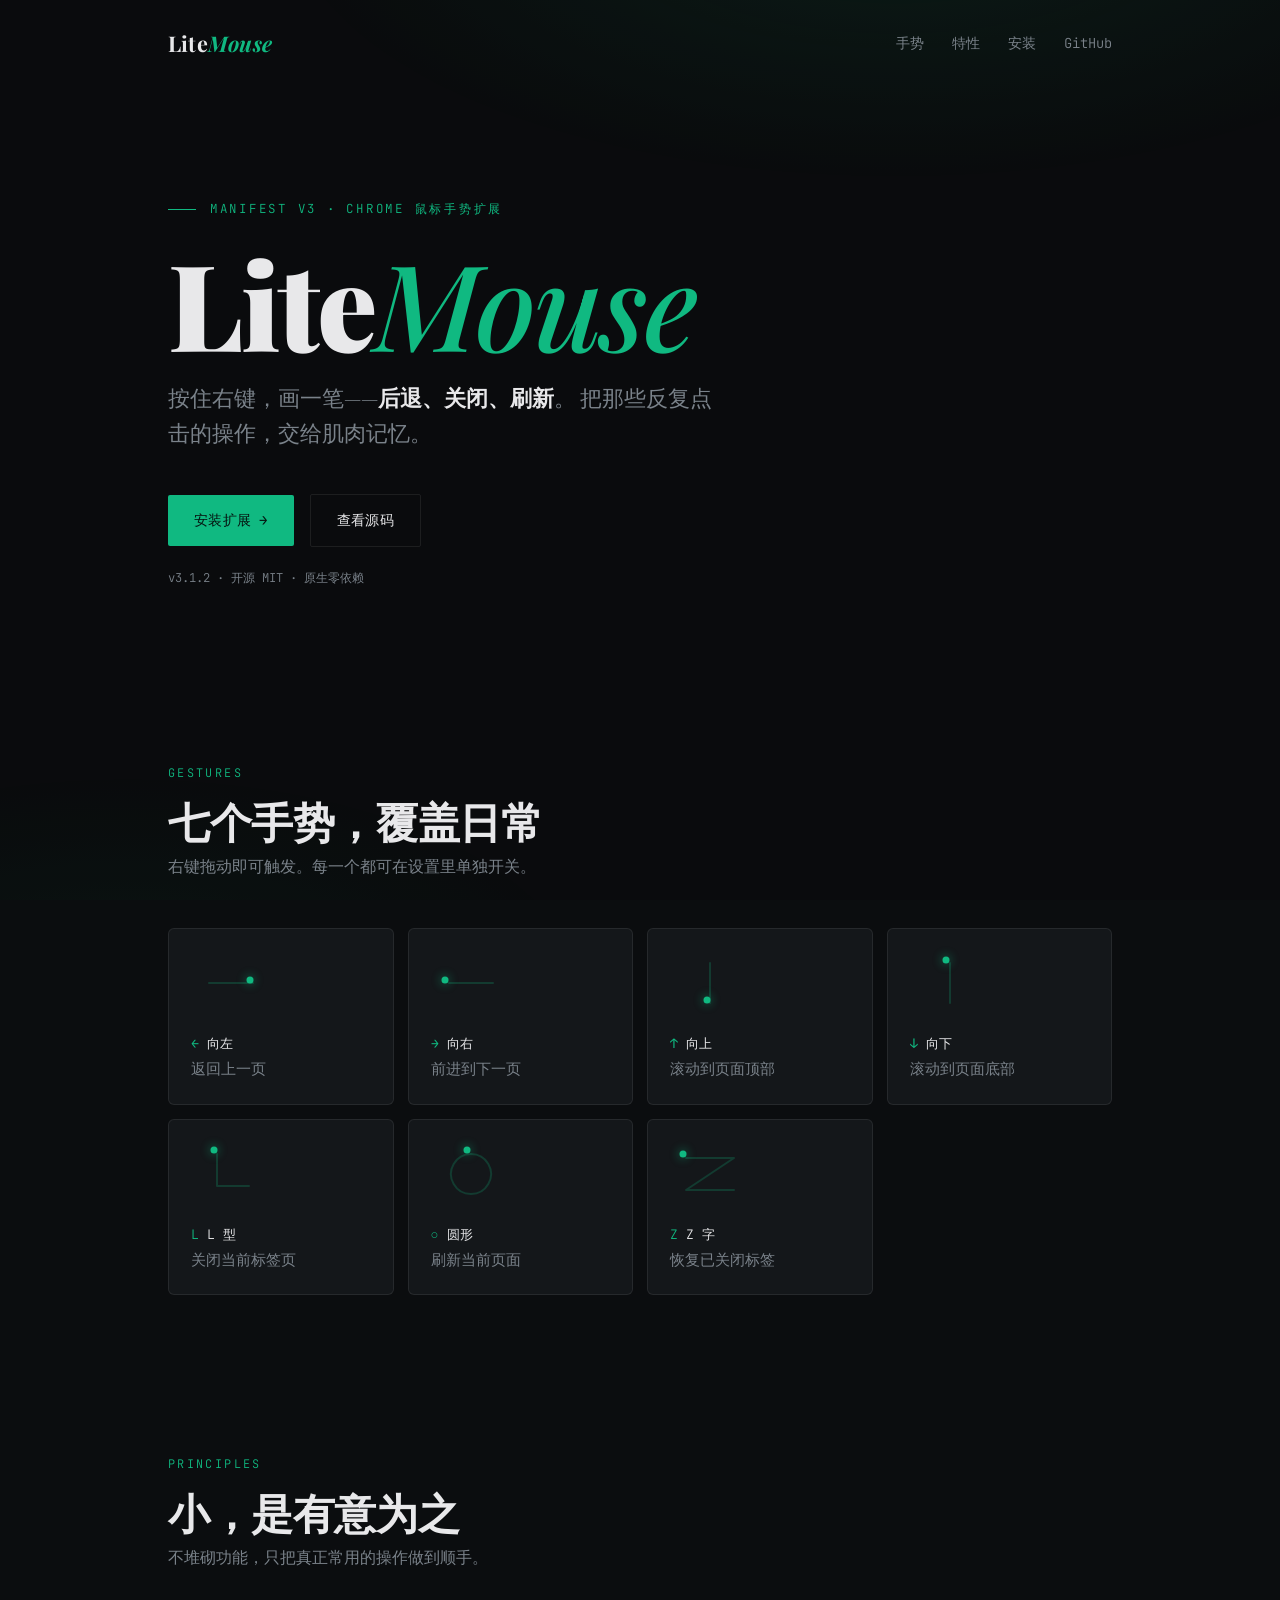
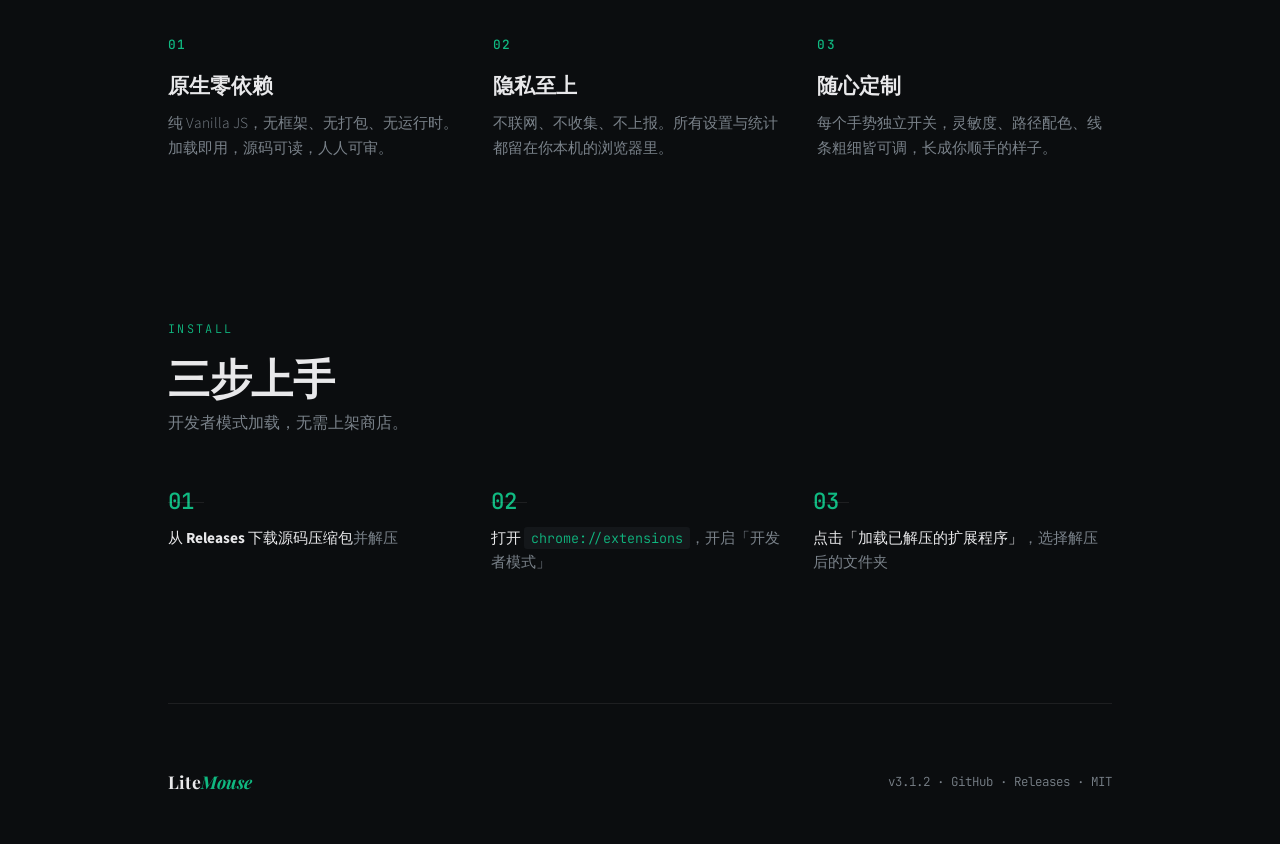
==== docs/index.html @ db26cfe4 "docs: 新增 GitHub Pages 落地页 小而美的单页：深色 editorial 风格，鼠标移动留下发光光迹（呼应扩展的手势路径概念）， 七个手势用光点沿路径运动做可视化。单文件、零依赖（仅" ====
<!DOCTYPE html>
<html lang="zh-CN">
  <head>
    <meta charset="UTF-8" />
    <meta name="viewport" content="width=device-width, initial-scale=1.0" />
    <title>LiteMouse — 极简鼠标手势，为浏览提速</title>
    <meta
      name="description"
      content="LiteMouse 是一个轻量 Chrome 鼠标手势扩展：按住右键画一笔，即可后退、关闭、刷新。原生零依赖，隐私至上。"
    />
    <link rel="icon" href="data:image/svg+xml,<svg xmlns='http://www.w3.org/2000/svg' viewBox='0 0 100 100'><text y='.9em' font-size='90'>🖱️</text></svg>" />
    <link rel="preconnect" href="https://fonts.googleapis.com" />
    <link rel="preconnect" href="https://fonts.gstatic.com" crossorigin />
    <link
      href="https://fonts.googleapis.com/css2?family=Playfair+Display:ital,wght@0,500;0,700;0,900;1,500&family=Source+Sans+Pro:wght@300;400;600&family=JetBrains+Mono:wght@400;500&display=swap"
      rel="stylesheet"
    />
    <style>
      :root {
        --bg: #0b0d0f;
        --bg-elev: #14171a;
        --text: #e8e8ea;
        --muted: #7a828a;
        --accent: #10b981;
        --accent-soft: rgba(16, 185, 129, 0.14);
        --accent-glow: rgba(16, 185, 129, 0.45);
        --border: rgba(255, 255, 255, 0.08);
        --font-display: "Playfair Display", Georgia, serif;
        --font-body: "Source Sans Pro", system-ui, -apple-system, sans-serif;
        --font-mono: "JetBrains Mono", ui-monospace, monospace;
      }

      * {
        margin: 0;
        padding: 0;
        box-sizing: border-box;
      }

      html {
        scroll-behavior: smooth;
      }

      body {
        background: var(--bg);
        color: var(--text);
        font-family: var(--font-body);
        font-weight: 300;
        line-height: 1.6;
        overflow-x: hidden;
        -webkit-font-smoothing: antialiased;
      }

      /* atmospheric background layers */
      body::before {
        content: "";
        position: fixed;
        inset: 0;
        background:
          radial-gradient(ellipse 80% 50% at 70% -10%, var(--accent-soft), transparent 60%),
          radial-gradient(ellipse 60% 40% at 10% 110%, rgba(16, 185, 129, 0.08), transparent 60%);
        pointer-events: none;
        z-index: 0;
      }

      #trail {
        position: fixed;
        inset: 0;
        z-index: 1;
        pointer-events: none;
      }

      .wrap {
        position: relative;
        z-index: 2;
        max-width: 1000px;
        margin: 0 auto;
        padding: 0 28px;
      }

      /* ---- nav ---- */
      nav {
        display: flex;
        justify-content: space-between;
        align-items: center;
        padding: 26px 0;
      }

      .brand {
        font-family: var(--font-display);
        font-weight: 700;
        font-size: 1.35rem;
        letter-spacing: 0.01em;
      }

      .brand em {
        color: var(--accent);
        font-style: italic;
      }

      .nav-links {
        display: flex;
        gap: 28px;
        font-size: 0.86rem;
        font-family: var(--font-mono);
      }

      .nav-links a {
        color: var(--muted);
        text-decoration: none;
        transition: color 0.2s;
      }

      .nav-links a:hover {
        color: var(--text);
      }

      /* ---- hero ---- */
      header {
        padding: 7rem 0 6rem;
      }

      .eyebrow {
        font-family: var(--font-mono);
        font-size: 0.78rem;
        letter-spacing: 0.22em;
        text-transform: uppercase;
        color: var(--accent);
        margin-bottom: 1.8rem;
        opacity: 0;
        animation: rise 0.9s 0.1s cubic-bezier(0.2, 0.7, 0.2, 1) forwards;
      }

      .eyebrow::before {
        content: "";
        display: inline-block;
        width: 28px;
        height: 1px;
        background: var(--accent);
        vertical-align: middle;
        margin-right: 14px;
      }

      h1.title {
        font-family: var(--font-display);
        font-weight: 900;
        font-size: clamp(3.2rem, 12vw, 7.5rem);
        line-height: 0.92;
        letter-spacing: -0.02em;
        margin-bottom: 1.6rem;
      }

      h1.title .word {
        display: inline-block;
        opacity: 0;
        transform: translateY(40px);
        animation: rise 1s cubic-bezier(0.2, 0.7, 0.2, 1) forwards;
      }

      h1.title .word:nth-child(1) { animation-delay: 0.18s; }
      h1.title .word:nth-child(2) {
        animation-delay: 0.32s;
        font-style: italic;
        font-weight: 500;
        color: var(--accent);
      }

      .tagline {
        font-size: clamp(1.05rem, 2.2vw, 1.35rem);
        color: var(--muted);
        max-width: 560px;
        margin-bottom: 2.6rem;
        font-weight: 300;
        opacity: 0;
        animation: rise 0.9s 0.5s cubic-bezier(0.2, 0.7, 0.2, 1) forwards;
      }

      .tagline strong {
        color: var(--text);
        font-weight: 600;
      }

      .cta-row {
        display: flex;
        gap: 16px;
        align-items: center;
        flex-wrap: wrap;
        opacity: 0;
        animation: rise 0.9s 0.66s cubic-bezier(0.2, 0.7, 0.2, 1) forwards;
      }

      .btn {
        font-family: var(--font-mono);
        font-size: 0.88rem;
        text-decoration: none;
        padding: 14px 26px;
        border-radius: 2px;
        transition: all 0.25s;
        letter-spacing: 0.02em;
      }

      .btn-primary {
        background: var(--accent);
        color: #051410;
        font-weight: 500;
        box-shadow: 0 0 0 0 var(--accent-glow);
      }

      .btn-primary:hover {
        box-shadow: 0 8px 30px -6px var(--accent-glow);
        transform: translateY(-2px);
      }

      .btn-ghost {
        color: var(--text);
        border: 1px solid var(--border);
      }

      .btn-ghost:hover {
        border-color: var(--accent);
        color: var(--accent);
      }

      .hero-meta {
        margin-top: 1.4rem;
        font-family: var(--font-mono);
        font-size: 0.76rem;
        color: var(--muted);
        opacity: 0;
        animation: rise 0.9s 0.8s cubic-bezier(0.2, 0.7, 0.2, 1) forwards;
      }

      /* ---- section base ---- */
      section {
        padding: 5rem 0;
      }

      .section-label {
        font-family: var(--font-mono);
        font-size: 0.74rem;
        letter-spacing: 0.2em;
        text-transform: uppercase;
        color: var(--accent);
        margin-bottom: 0.9rem;
      }

      .section-title {
        font-family: var(--font-display);
        font-weight: 700;
        font-size: clamp(1.8rem, 4vw, 2.6rem);
        line-height: 1.1;
        letter-spacing: -0.01em;
        margin-bottom: 0.7rem;
      }

      .section-sub {
        color: var(--muted);
        max-width: 520px;
        margin-bottom: 3rem;
      }

      /* ---- gestures grid ---- */
      .gestures {
        display: grid;
        grid-template-columns: repeat(auto-fit, minmax(200px, 1fr));
        gap: 14px;
      }

      .gesture-card {
        background: var(--bg-elev);
        border: 1px solid var(--border);
        border-radius: 6px;
        padding: 26px 22px 22px;
        transition: border-color 0.3s, transform 0.3s, background 0.3s;
        opacity: 0;
        transform: translateY(24px);
      }

      .gesture-card.in {
        animation: rise 0.7s cubic-bezier(0.2, 0.7, 0.2, 1) forwards;
      }

      .gesture-card:hover {
        border-color: var(--accent-soft);
        transform: translateY(-4px);
        background: #161a1d;
      }

      .gesture-demo {
        position: relative;
        width: 80px;
        height: 56px;
        margin-bottom: 22px;
      }

      .gesture-demo svg {
        position: absolute;
        inset: 0;
        width: 80px;
        height: 56px;
        overflow: visible;
      }

      .gesture-demo svg path {
        fill: none;
        stroke: var(--accent);
        stroke-width: 2;
        stroke-linecap: round;
        stroke-linejoin: round;
        opacity: 0.22;
      }

      .gesture-dot {
        position: absolute;
        top: 0;
        left: 0;
        width: 7px;
        height: 7px;
        margin: -3.5px 0 0 -3.5px;
        border-radius: 50%;
        background: var(--accent);
        box-shadow: 0 0 10px 1px var(--accent-glow);
        offset-rotate: 0deg;
        animation: trace 2.6s infinite cubic-bezier(0.5, 0, 0.5, 1);
      }

      .gesture-name {
        font-family: var(--font-mono);
        font-size: 0.82rem;
        color: var(--text);
        margin-bottom: 4px;
        letter-spacing: 0.01em;
      }

      .gesture-name span {
        color: var(--accent);
        margin-right: 8px;
      }

      .gesture-action {
        font-size: 0.92rem;
        color: var(--muted);
      }

      /* ---- features ---- */
      .features {
        display: grid;
        grid-template-columns: repeat(auto-fit, minmax(220px, 1fr));
        gap: 40px 30px;
        padding-top: 1rem;
      }

      .feature h3 {
        font-family: var(--font-display);
        font-weight: 700;
        font-size: 1.3rem;
        margin-bottom: 0.6rem;
      }

      .feature h3 .num {
        font-family: var(--font-mono);
        font-size: 0.8rem;
        color: var(--accent);
        font-weight: 500;
        display: block;
        margin-bottom: 0.8rem;
        letter-spacing: 0.1em;
      }

      .feature p {
        color: var(--muted);
        font-size: 0.96rem;
      }

      /* ---- install ---- */
      .install-steps {
        display: grid;
        grid-template-columns: repeat(auto-fit, minmax(200px, 1fr));
        gap: 24px;
        counter-reset: step;
      }

      .step {
        padding-left: 0;
        position: relative;
        padding-top: 2.6rem;
      }

      .step::before {
        counter-increment: step;
        content: "0" counter(step);
        position: absolute;
        top: 0;
        left: 0;
        font-family: var(--font-mono);
        font-size: 1.4rem;
        color: var(--accent);
        font-weight: 500;
      }

      .step::after {
        content: "";
        position: absolute;
        top: 1.1rem;
        left: 0;
        width: 36px;
        height: 1px;
        background: var(--border);
      }

      .step p {
        font-size: 0.96rem;
        color: var(--text);
      }

      .step p .dim {
        color: var(--muted);
      }

      .step code {
        font-family: var(--font-mono);
        font-size: 0.84rem;
        color: var(--accent);
        background: var(--bg-elev);
        padding: 2px 7px;
        border-radius: 3px;
      }

      /* ---- footer ---- */
      footer {
        padding: 4rem 0 3rem;
        border-top: 1px solid var(--border);
        margin-top: 3rem;
      }

      .foot-row {
        display: flex;
        justify-content: space-between;
        align-items: center;
        flex-wrap: wrap;
        gap: 16px;
      }

      .foot-row .brand {
        font-size: 1.1rem;
      }

      .foot-meta {
        font-family: var(--font-mono);
        font-size: 0.78rem;
        color: var(--muted);
      }

      .foot-meta a {
        color: var(--muted);
        text-decoration: none;
        transition: color 0.2s;
      }

      .foot-meta a:hover {
        color: var(--accent);
      }

      @keyframes rise {
        to {
          opacity: 1;
          transform: translateY(0);
        }
      }

      @keyframes trace {
        0% {
          offset-distance: 0%;
          opacity: 0;
        }
        14% {
          opacity: 1;
        }
        82% {
          opacity: 1;
        }
        100% {
          offset-distance: 100%;
          opacity: 0;
        }
      }

      @media (max-width: 600px) {
        header {
          padding: 4rem 0 4rem;
        }
        .nav-links {
          gap: 18px;
        }
      }

      @media (prefers-reduced-motion: reduce) {
        *,
        *::before,
        *::after {
          animation-duration: 0.001ms !important;
          animation-iteration-count: 1 !important;
          transition-duration: 0.001ms !important;
        }
        .word,
        .eyebrow,
        .tagline,
        .cta-row,
        .hero-meta,
        .gesture-card {
          opacity: 1 !important;
          transform: none !important;
        }
        .gesture-dot {
          display: none;
        }
        #trail {
          display: none;
        }
      }
    </style>
  </head>
  <body>
    <canvas id="trail"></canvas>

    <div class="wrap">
      <nav>
        <div class="brand">Lite<em>Mouse</em></div>
        <div class="nav-links">
          <a href="#gestures">手势</a>
          <a href="#features">特性</a>
          <a href="#install">安装</a>
          <a href="https://github.com/jaxo4life/LiteMouse">GitHub</a>
        </div>
      </nav>

      <header>
        <div class="eyebrow">Manifest V3 · Chrome 鼠标手势扩展</div>
        <h1 class="title">
          <span class="word">Lite</span><span class="word">Mouse</span>
        </h1>
        <p class="tagline">
          按住右键，画一笔——<strong>后退、关闭、刷新</strong>。
          把那些反复点击的操作，交给肌肉记忆。
        </p>
        <div class="cta-row">
          <a class="btn btn-primary" href="https://github.com/jaxo4life/LiteMouse/releases/latest">安装扩展 →</a>
          <a class="btn btn-ghost" href="https://github.com/jaxo4life/LiteMouse">查看源码</a>
        </div>
        <div class="hero-meta">v3.1.2 · 开源 MIT · 原生零依赖</div>
      </header>

      <section id="gestures">
        <div class="section-label">Gestures</div>
        <h2 class="section-title">七个手势，覆盖日常</h2>
        <p class="section-sub">右键拖动即可触发。每一个都可在设置里单独开关。</p>

        <div class="gestures">
          <div class="gesture-card">
            <div class="gesture-demo">
              <svg viewBox="0 0 80 56"><path d="M 62 28 L 18 28" /></svg>
              <span class="gesture-dot" style="offset-path: path('M 62 28 L 18 28')"></span>
            </div>
            <div class="gesture-name"><span>←</span>向左</div>
            <div class="gesture-action">返回上一页</div>
          </div>

          <div class="gesture-card">
            <div class="gesture-demo">
              <svg viewBox="0 0 80 56"><path d="M 18 28 L 62 28" /></svg>
              <span class="gesture-dot" style="offset-path: path('M 18 28 L 62 28')"></span>
            </div>
            <div class="gesture-name"><span>→</span>向右</div>
            <div class="gesture-action">前进到下一页</div>
          </div>

          <div class="gesture-card">
            <div class="gesture-demo">
              <svg viewBox="0 0 80 56"><path d="M 40 48 L 40 8" /></svg>
              <span class="gesture-dot" style="offset-path: path('M 40 48 L 40 8')"></span>
            </div>
            <div class="gesture-name"><span>↑</span>向上</div>
            <div class="gesture-action">滚动到页面顶部</div>
          </div>

          <div class="gesture-card">
            <div class="gesture-demo">
              <svg viewBox="0 0 80 56"><path d="M 40 8 L 40 48" /></svg>
              <span class="gesture-dot" style="offset-path: path('M 40 8 L 40 48')"></span>
            </div>
            <div class="gesture-name"><span>↓</span>向下</div>
            <div class="gesture-action">滚动到页面底部</div>
          </div>

          <div class="gesture-card">
            <div class="gesture-demo">
              <svg viewBox="0 0 80 56"><path d="M 26 8 L 26 40 L 58 40" /></svg>
              <span class="gesture-dot" style="offset-path: path('M 26 8 L 26 40 L 58 40')"></span>
            </div>
            <div class="gesture-name"><span>L</span>L 型</div>
            <div class="gesture-action">关闭当前标签页</div>
          </div>

          <div class="gesture-card">
            <div class="gesture-demo">
              <svg viewBox="0 0 80 56"><path d="M 40 8 A 20 20 0 1 1 39.99 8" /></svg>
              <span class="gesture-dot" style="offset-path: path('M 40 8 A 20 20 0 1 1 39.99 8')"></span>
            </div>
            <div class="gesture-name"><span>○</span>圆形</div>
            <div class="gesture-action">刷新当前页面</div>
          </div>

          <div class="gesture-card">
            <div class="gesture-demo">
              <svg viewBox="0 0 80 56"><path d="M 16 12 L 64 12 L 16 44 L 64 44" /></svg>
              <span class="gesture-dot" style="offset-path: path('M 16 12 L 64 12 L 16 44 L 64 44')"></span>
            </div>
            <div class="gesture-name"><span>Z</span>Z 字</div>
            <div class="gesture-action">恢复已关闭标签</div>
          </div>
        </div>
      </section>

      <section id="features">
        <div class="section-label">Principles</div>
        <h2 class="section-title">小，是有意为之</h2>
        <p class="section-sub">不堆砌功能，只把真正常用的操作做到顺手。</p>

        <div class="features">
          <div class="feature">
            <h3><span class="num">01</span>原生零依赖</h3>
            <p>纯 Vanilla JS，无框架、无打包、无运行时。加载即用，源码可读，人人可审。</p>
          </div>
          <div class="feature">
            <h3><span class="num">02</span>隐私至上</h3>
            <p>不联网、不收集、不上报。所有设置与统计都留在你本机的浏览器里。</p>
          </div>
          <div class="feature">
            <h3><span class="num">03</span>随心定制</h3>
            <p>每个手势独立开关，灵敏度、路径配色、线条粗细皆可调，长成你顺手的样子。</p>
          </div>
        </div>
      </section>

      <section id="install">
        <div class="section-label">Install</div>
        <h2 class="section-title">三步上手</h2>
        <p class="section-sub">开发者模式加载，无需上架商店。</p>

        <div class="install-steps">
          <div class="step">
            <p>从 <strong>Releases</strong> 下载源码压缩包<span class="dim">并解压</span></p>
          </div>
          <div class="step">
            <p>打开 <code>chrome://extensions</code><span class="dim">，开启「开发者模式」</span></p>
          </div>
          <div class="step">
            <p>点击「加载已解压的扩展程序」<span class="dim">，选择解压后的文件夹</span></p>
          </div>
        </div>
      </section>

      <footer>
        <div class="foot-row">
          <div class="brand">Lite<em>Mouse</em></div>
          <div class="foot-meta">
            v3.1.2 · <a href="https://github.com/jaxo4life/LiteMouse">GitHub</a> · <a href="https://github.com/jaxo4life/LiteMouse/releases">Releases</a> · MIT
          </div>
        </div>
      </footer>
    </div>

    <script>
      // Pointer light-trail — the page itself echoes the extension's gesture path.
      const reduced = window.matchMedia("(prefers-reduced-motion: reduce)").matches;
      if (!reduced) {
        const canvas = document.getElementById("trail");
        const ctx = canvas.getContext("2d");
        let w, h, dpr;
        const pts = [];

        function resize() {
          dpr = window.devicePixelRatio || 1;
          w = window.innerWidth;
          h = window.innerHeight;
          canvas.width = w * dpr;
          canvas.height = h * dpr;
          canvas.style.width = w + "px";
          canvas.style.height = h + "px";
          ctx.setTransform(dpr, 0, 0, dpr, 0, 0);
        }
        resize();
        window.addEventListener("resize", resize);

        let last = 0;
        window.addEventListener(
          "pointermove",
          (e) => {
            const now = e.timeStamp;
            if (now - last < 10) return; // light throttle
            last = now;
            pts.push({ x: e.clientX, y: e.clientY, life: 1 });
            if (pts.length > 34) pts.shift();
          },
          { passive: true }
        );

        function loop() {
          ctx.fillStyle = "rgba(11,13,15,0.12)";
          ctx.fillRect(0, 0, w, h);
          for (let i = pts.length - 1; i >= 0; i--) {
            pts[i].life *= 0.93;
            if (pts[i].life < 0.04) pts.splice(i, 1);
          }
          ctx.lineCap = "round";
          for (let i = 1; i < pts.length; i++) {
            const a = pts[i - 1];
            const b = pts[i];
            ctx.strokeStyle = "rgba(16,185,129," + (b.life * 0.7) + ")";
            ctx.lineWidth = 1.5 + b.life * 2;
            ctx.beginPath();
            ctx.moveTo(a.x, a.y);
            ctx.lineTo(b.x, b.y);
            ctx.stroke();
          }
          requestAnimationFrame(loop);
        }
        requestAnimationFrame(loop);
      }

      // Staggered reveal of gesture cards on scroll.
      const cards = document.querySelectorAll(".gesture-card");
      const io = new IntersectionObserver(
        (entries) => {
          entries.forEach((entry, i) => {
            if (entry.isIntersecting) {
              const idx = Array.from(cards).indexOf(entry.target);
              entry.target.style.animationDelay = (idx % 7) * 90 + "ms";
              entry.target.classList.add("in");
              io.unobserve(entry.target);
            }
          });
        },
        { threshold: 0.15 }
      );
      cards.forEach((c) => io.observe(c));
    </script>
  </body>
</html>
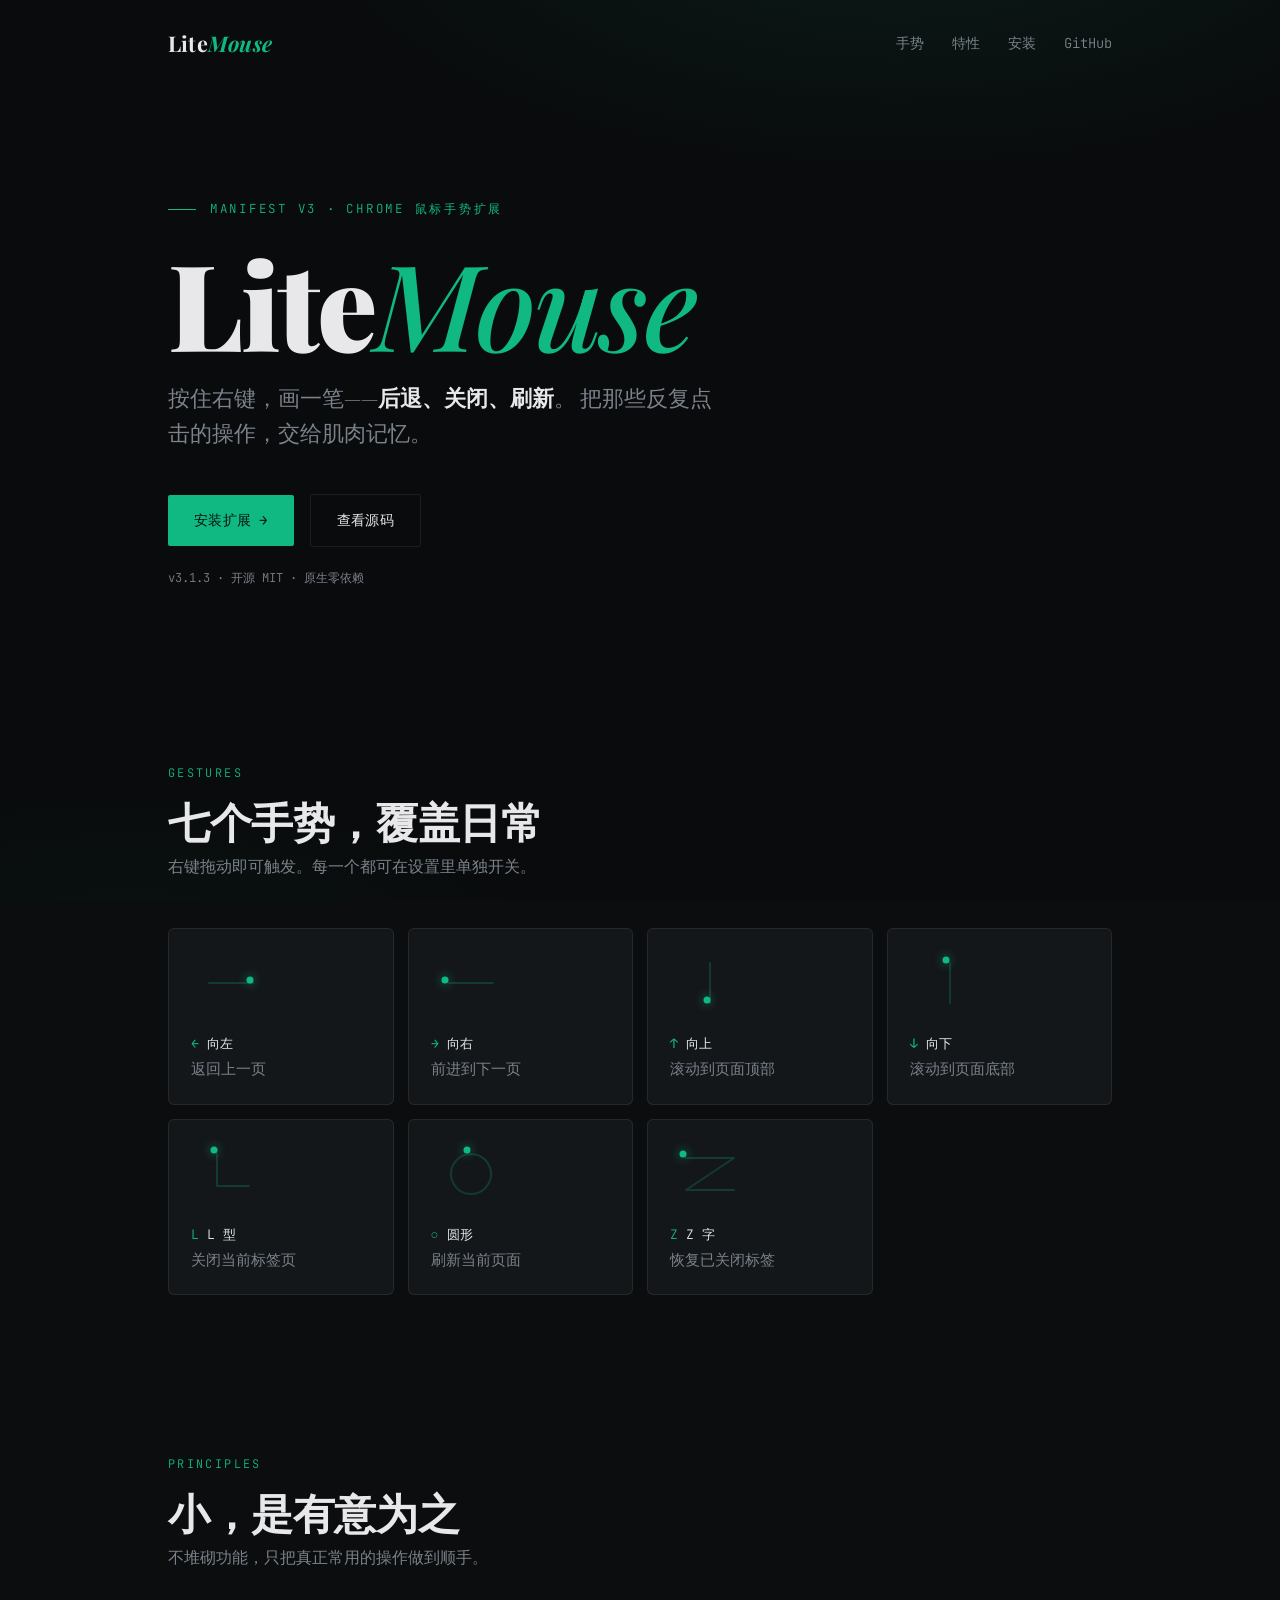
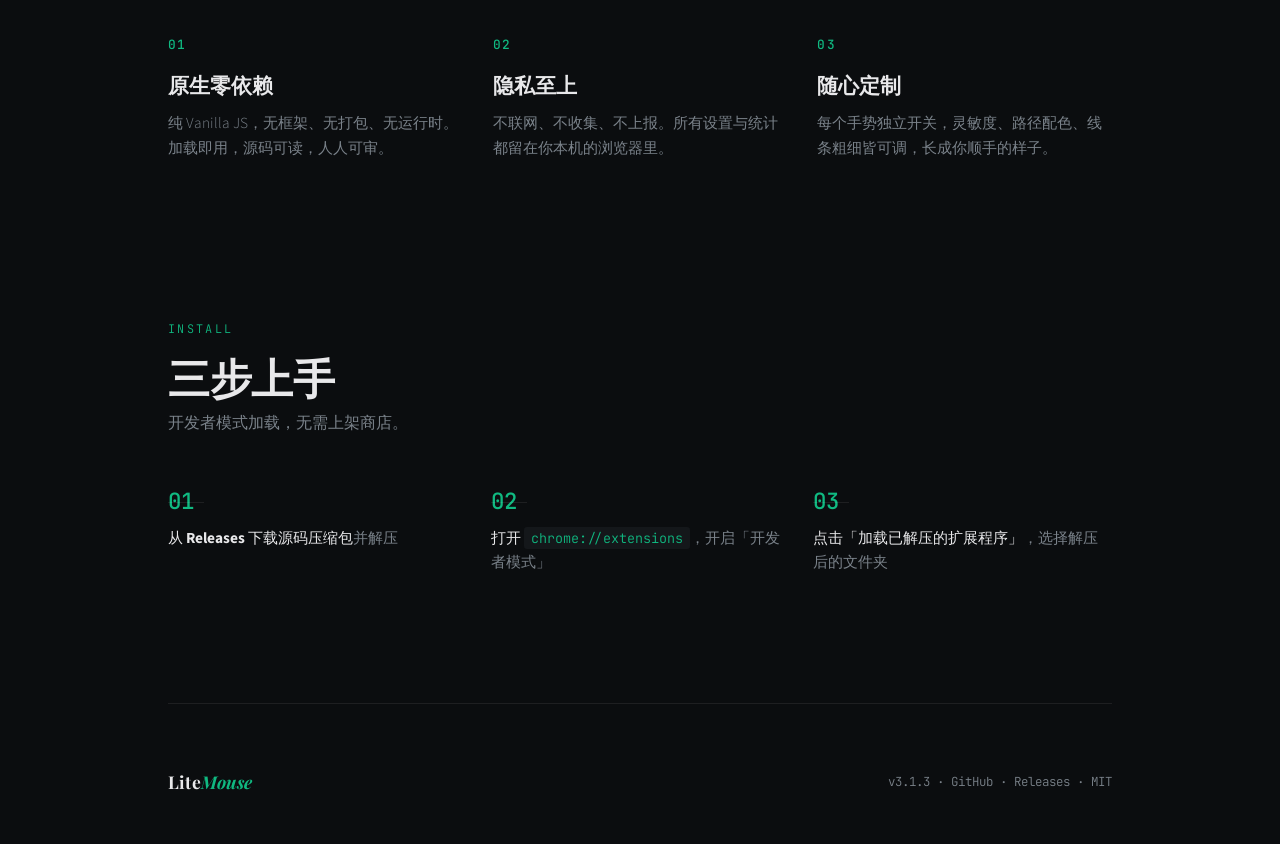
==== commit afc90ff7: "v3.1.3 Co-Authored-By: Claude Code <noreply@anthropic.com>" ====
--- a/docs/index.html
+++ b/docs/index.html
@@ -546,7 +546,7 @@
           <a class="btn btn-primary" href="https://github.com/jaxo4life/LiteMouse/releases/latest">安装扩展 →</a>
           <a class="btn btn-ghost" href="https://github.com/jaxo4life/LiteMouse">查看源码</a>
         </div>
-        <div class="hero-meta">v3.1.2 · 开源 MIT · 原生零依赖</div>
+        <div class="hero-meta">v3.1.3 · 开源 MIT · 原生零依赖</div>
       </header>
 
       <section id="gestures">
@@ -663,7 +663,7 @@
         <div class="foot-row">
           <div class="brand">Lite<em>Mouse</em></div>
           <div class="foot-meta">
-            v3.1.2 · <a href="https://github.com/jaxo4life/LiteMouse">GitHub</a> · <a href="https://github.com/jaxo4life/LiteMouse/releases">Releases</a> · MIT
+            v3.1.3 · <a href="https://github.com/jaxo4life/LiteMouse">GitHub</a> · <a href="https://github.com/jaxo4life/LiteMouse/releases">Releases</a> · MIT
           </div>
         </div>
       </footer>
